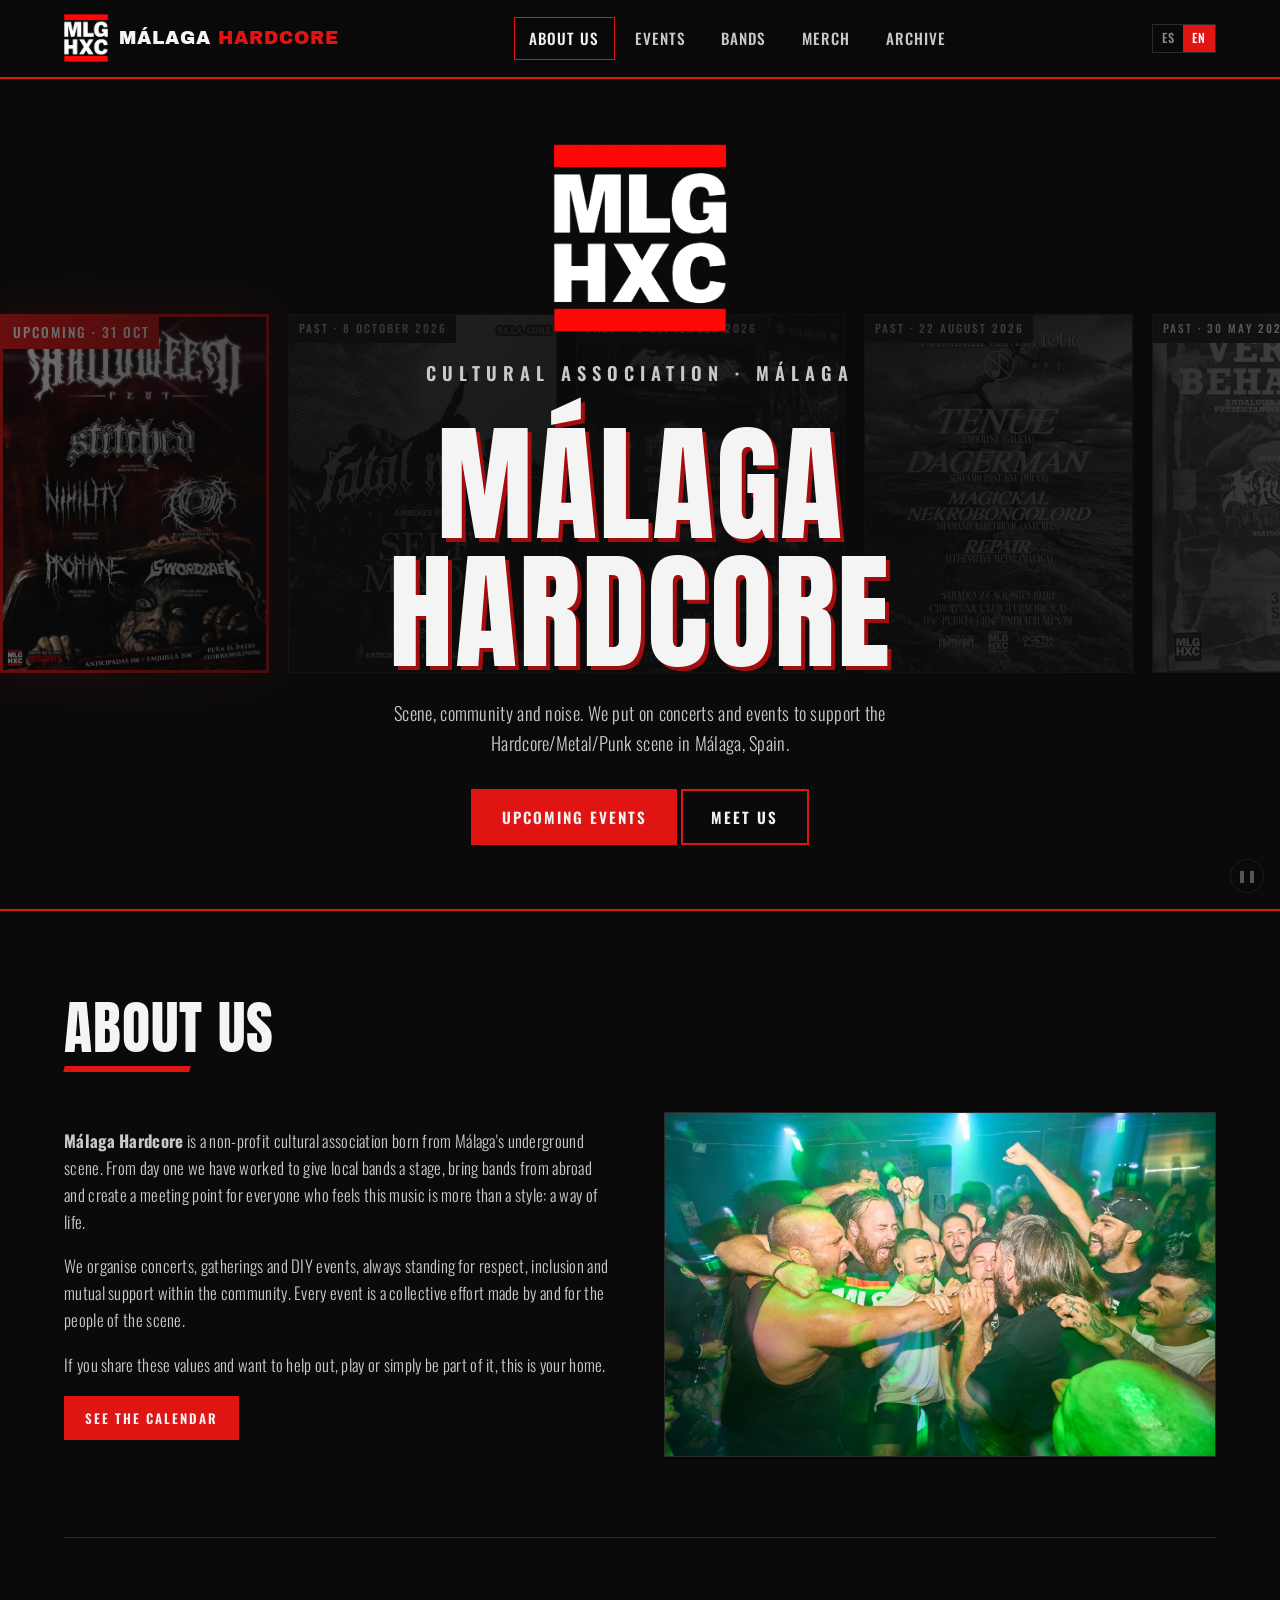
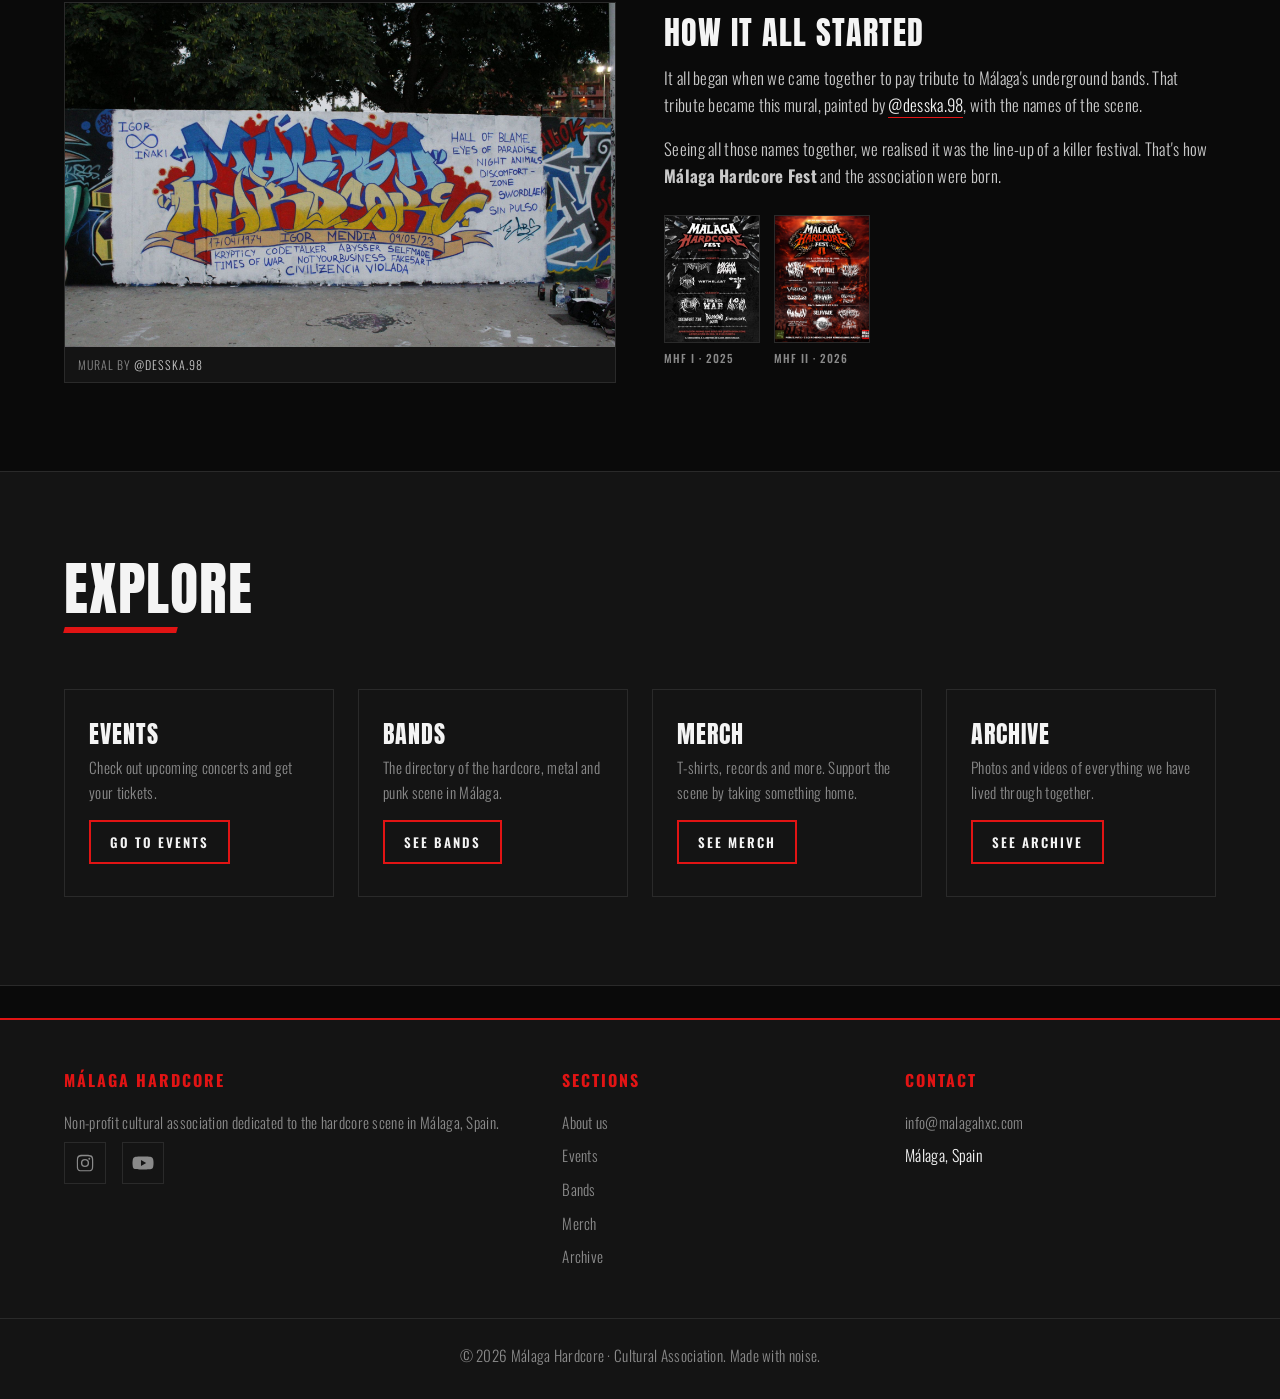
==== en/index.html @ 94c84f9c "mas arreglos" ====
<!DOCTYPE html>
<html lang="en">
<head>
  <meta charset="UTF-8">
  <meta name="viewport" content="width=device-width, initial-scale=1.0">
  <title>Málaga Hardcore | Hardcore, Metal &amp; Punk Concerts in Málaga, Spain</title>
  <meta name="description" content="Málaga Hardcore (MLG HXC) is a non-profit cultural association putting on hardcore, metal and punk concerts in Málaga, Spain. Gigs, local band directory, merch and concert archive.">
  <meta name="keywords" content="Malaga hardcore, Málaga hardcore, hardcore Malaga Spain, metal Malaga, punk Malaga, concerts Malaga, gigs Malaga, live music Malaga, Malaga music scene, Costa del Sol hardcore, MLG HXC">
  <link rel="canonical" href="https://www.malagahxc.com/en/">
  <link rel="alternate" hreflang="es" href="https://www.malagahxc.com/">
  <link rel="alternate" hreflang="en" href="https://www.malagahxc.com/en/">
  <link rel="alternate" hreflang="x-default" href="https://www.malagahxc.com/">
  <meta property="og:type" content="website">
  <meta property="og:site_name" content="Málaga Hardcore">
  <meta property="og:title" content="Málaga Hardcore | Hardcore, Metal &amp; Punk Concerts in Málaga, Spain">
  <meta property="og:description" content="Málaga Hardcore (MLG HXC) is a non-profit cultural association putting on hardcore, metal and punk concerts in Málaga, Spain. Gigs, local band directory, merch and concert archive.">
  <meta property="og:url" content="https://www.malagahxc.com/en/">
  <meta property="og:image" content="https://www.malagahxc.com/logo.png">
  <meta property="og:locale" content="en_GB">
  <meta name="twitter:card" content="summary">
  <link rel="stylesheet" href="../style.css?v=20261019">
  <link rel="icon" type="image/png" href="../logo.png">
  <script type="application/ld+json">
  {
    "@context": "https://schema.org",
    "@type": "Organization",
    "name": "Málaga Hardcore",
    "alternateName": "MLG HXC",
    "url": "https://www.malagahxc.com/en/",
    "logo": "https://www.malagahxc.com/logo.png",
    "description": "Non-profit cultural association dedicated to the hardcore, metal and punk scene in Málaga, Spain: concerts, local bands and events.",
    "areaServed": "Málaga, Spain",
    "sameAs": [
      "https://www.instagram.com/malagahardcore/",
      "https://www.youtube.com/@M%C3%A1lagaHardcore"
    ]
  }
  </script>
</head>
<body>

  <!-- ================= CABECERA ================= -->
  <header class="cabecera">
    <div class="contenedor">
      <a href="index.html" class="logo">
        <img src="../logo-white.png" alt="Málaga Hardcore">
        <span class="logo__txt">MÁLAGA <span class="acento">HARDCORE</span></span>
      </a>
      <button class="nav-toggle" aria-label="Open menu">&#9776;</button>
      <nav class="nav">
        <a href="index.html" class="activo">About us</a>
        <a href="eventos.html">Events</a>
        <a href="bandas.html">Bands</a>
        <a href="merch.html">Merch</a>
        <a href="historico.html">Archive</a>
      </nav>
      <div class="idioma"><a href="../index.html" hreflang="es" lang="es" title="Español">ES</a><span class="activo">EN</span></div>
    </div>
  </header>

  <!-- ================= HERO ================= -->
  <section class="hero hero--carrusel">
    <!-- Carrusel de carteles de fondo: se rellena solo con los datos de eventos-data.js -->
    <div class="hero__carrusel" aria-hidden="true"><div class="hero__pista" id="carrusel"></div></div>
    <button class="hero__pausa" id="carrusel-pausa" aria-label="Pause slideshow">&#10074;&#10074;</button>
    <div class="hero__contenido">
      <img src="../logo-white.png" alt="Málaga Hardcore" class="hero__logo">
      <p class="hero__kicker">Cultural Association · Málaga</p>
      <h1>Málaga Hardcore</h1>
      <p>Scene, community and noise. We put on concerts and events to support the Hardcore/Metal/Punk scene in Málaga, Spain.</p>
      <a href="eventos.html" class="btn">Upcoming events</a>
      <a href="#quienes" class="btn btn--ghost">Meet us</a>
    </div>
  </section>

  <!-- ================= QUIÉNES SOMOS ================= -->
  <section class="seccion" id="quienes">
    <div class="contenedor">
      <h2 class="titulo-seccion">About us</h2>
      <div class="about">
        <div class="about__texto">
          <p><strong>Málaga Hardcore</strong> is a non-profit cultural association born from Málaga's
            underground scene. From day one we have worked to give local bands a stage, bring bands
            from abroad and create a meeting point for everyone who feels this music is more than a
            style: a way of life.</p>
          <p>We organise concerts, gatherings and DIY events, always standing for respect, inclusion
            and mutual support within the community. Every event is a collective effort made by and
            for the people of the scene.</p>
          <p>If you share these values and want to help out, play or simply be part of it, this is your home.</p>
          <a href="eventos.html" class="btn btn--sm">See the calendar</a>
        </div>
        <div class="about__img">
          <img src="../quienes.jpg" alt="Málaga Hardcore live">
        </div>
      </div>

      <!-- ===== CÓMO EMPEZÓ ===== -->
      <div class="origen">
        <figure class="origen__mural">
          <img src="../mural.jpg" alt="«Málaga Hardcore» graffiti mural by @desska.98 with the names of underground bands from the scene" loading="lazy">
          <figcaption>Mural by <a href="https://www.instagram.com/desska.98/" target="_blank" rel="noopener">@desska.98</a></figcaption>
        </figure>
        <div class="origen__texto">
          <h3>How it all started</h3>
          <p>It all began when we came together to pay tribute to Málaga's underground bands.
            That tribute became this mural, painted by <a href="https://www.instagram.com/desska.98/" target="_blank" rel="noopener">@desska.98</a>,
            with the names of the scene.</p>
          <p>Seeing all those names together, we realised it was the line-up of a killer festival.
            That's how <strong>Málaga Hardcore Fest</strong> and the association were born.</p>
          <div class="origen__carteles">
            <a href="historico.html" class="origen__cartel">
              <img src="../fotos-historico/mhf1.jpg" alt="Málaga Hardcore Fest 2025 poster" loading="lazy">
              <span>MHF I · 2025</span>
            </a>
            <a href="historico.html" class="origen__cartel">
              <img src="../fotos-historico/mhf2.jpg" alt="Málaga Hardcore Fest II 2026 poster" loading="lazy">
              <span>MHF II · 2026</span>
            </a>
          </div>
        </div>
      </div>
    </div>
  </section>

  <!-- ================= ACCESOS RÁPIDOS ================= -->
  <section class="seccion seccion--alt">
    <div class="contenedor">
      <h2 class="titulo-seccion">Explore</h2>
      <div class="accesos">
        <div class="acceso">
          <h3>Events</h3>
          <p>Check out upcoming concerts and get your tickets.</p>
          <a href="eventos.html" class="btn btn--sm btn--ghost">Go to events</a>
        </div>
        <div class="acceso">
          <h3>Bands</h3>
          <p>The directory of the hardcore, metal and punk scene in Málaga.</p>
          <a href="bandas.html" class="btn btn--sm btn--ghost">See bands</a>
        </div>
        <div class="acceso">
          <h3>Merch</h3>
          <p>T-shirts, records and more. Support the scene by taking something home.</p>
          <a href="merch.html" class="btn btn--sm btn--ghost">See merch</a>
        </div>
        <div class="acceso">
          <h3>Archive</h3>
          <p>Photos and videos of everything we have lived through together.</p>
          <a href="historico.html" class="btn btn--sm btn--ghost">See archive</a>
        </div>
      </div>
    </div>
  </section>

  <!-- ================= PIE ================= -->
  <footer class="pie">
    <div class="contenedor">
      <div>
        <h4>Málaga Hardcore</h4>
        <p>Non-profit cultural association dedicated to the hardcore scene in Málaga, Spain.</p>
        <div class="redes">
          <a href="https://www.instagram.com/malagahardcore/?hl=es" target="_blank" rel="noopener" aria-label="Instagram"><svg viewBox="0 0 24 24" width="20" height="20" fill="currentColor" aria-hidden="true"><path d="M12 2.2c3.2 0 3.6 0 4.9.1 1.2.1 1.8.3 2.2.4.6.2 1 .5 1.4.9.4.4.7.8.9 1.4.2.4.3 1 .4 2.2.1 1.3.1 1.7.1 4.9s0 3.6-.1 4.9c-.1 1.2-.2 1.8-.4 2.2-.2.6-.5 1-.9 1.4-.4.4-.8.7-1.4.9-.4.2-1 .3-2.2.4-1.3.1-1.7.1-4.9.1s-3.6 0-4.9-.1c-1.2-.1-1.8-.2-2.2-.4-.6-.2-1-.5-1.4-.9-.4-.4-.7-.8-.9-1.4-.2-.4-.3-1-.4-2.2C2.2 15.6 2.2 15.2 2.2 12s0-3.6.1-4.9c.1-1.2.2-1.8.4-2.2.2-.6.5-1 .9-1.4.4-.4.8-.7 1.4-.9.4-.2 1-.3 2.2-.4C8.4 2.2 8.8 2.2 12 2.2Zm0 1.8c-3.1 0-3.5 0-4.7.1-.9 0-1.4.2-1.7.3-.4.2-.7.3-1 .6-.3.3-.5.6-.6 1-.1.3-.3.8-.3 1.7-.1 1.2-.1 1.6-.1 4.7s0 3.5.1 4.7c0 .9.2 1.4.3 1.7.2.4.3.7.6 1 .3.3.6.5 1 .6.3.1.8.3 1.7.3 1.2.1 1.6.1 4.7.1s3.5 0 4.7-.1c.9 0 1.4-.2 1.7-.3.4-.2.7-.3 1-.6.3-.3.5-.6.6-1 .1-.3.3-.8.3-1.7.1-1.2.1-1.6.1-4.7s0-3.5-.1-4.7c0-.9-.2-1.4-.3-1.7-.2-.4-.3-.7-.6-1-.3-.3-.6-.5-1-.6-.3-.1-.8-.3-1.7-.3-1.2-.1-1.6-.1-4.7-.1Zm0 3.1a4.9 4.9 0 1 1 0 9.8 4.9 4.9 0 0 1 0-9.8Zm0 8.1a3.2 3.2 0 1 0 0-6.4 3.2 3.2 0 0 0 0 6.4Zm6.3-8.4a1.15 1.15 0 1 1-2.3 0 1.15 1.15 0 0 1 2.3 0Z"/></svg></a>
          <a href="https://www.youtube.com/@M%C3%A1lagaHardcore" target="_blank" rel="noopener" aria-label="YouTube"><svg viewBox="0 0 24 24" width="22" height="22" fill="currentColor" aria-hidden="true"><path d="M23 7.5a3 3 0 0 0-2.1-2.1C19 4.9 12 4.9 12 4.9s-7 0-8.9.5A3 3 0 0 0 1 7.5 31 31 0 0 0 .5 12 31 31 0 0 0 1 16.5a3 3 0 0 0 2.1 2.1c1.9.5 8.9.5 8.9.5s7 0 8.9-.5a3 3 0 0 0 2.1-2.1c.4-1.5.5-3 .5-4.5s-.1-3-.5-4.5ZM9.8 15.3V8.7l5.7 3.3-5.7 3.3Z"/></svg></a>
        </div>
      </div>
      <div>
        <h4>Sections</h4>
        <ul>
          <li><a href="index.html">About us</a></li>
          <li><a href="eventos.html">Events</a></li>
          <li><a href="bandas.html">Bands</a></li>
          <li><a href="merch.html">Merch</a></li>
          <li><a href="historico.html">Archive</a></li>
        </ul>
      </div>
      <div>
        <h4>Contact</h4>
        <ul>
          <li><a href="mailto:info@malagahxc.com">info@malagahxc.com</a></li>
          <li>Málaga, Spain</li>
        </ul>
      </div>
    </div>
    <p class="copyright">© <span id="anio"></span> Málaga Hardcore · Cultural Association. Made with noise.</p>
  </footer>

  <script src="../eventos-data.js?v=20261019"></script>
  <script>
    // Menú móvil
    document.querySelector('.nav-toggle').addEventListener('click', function () {
      document.querySelector('.nav').classList.toggle('abierto');
    });
    // Año automático
    document.getElementById('anio').textContent = new Date().getFullYear();

    // ===== Carrusel de carteles de fondo en la portada =====
    // Próximos primero (en color y con borde rojo), después el histórico (en blanco y negro).
    // Los datos están en eventos-data.js
    const slide = (e, proximo, i) =>
      '<a class="hero__cartel' + (proximo ? ' hero__cartel--proximo' : '') + '" tabindex="-1" href="' +
        (proximo ? 'eventos.html' : 'historico.html#ev-' + i) + '">' +
        '<span class="hero__etiqueta">' + (proximo ? 'Upcoming · ' + e.dia + ' ' + enIngles(e.mes) : 'Past · ' + enIngles(e.fecha)) + '</span>' +
        '<img src="' + (proximo ? '../' : '../fotos-historico/') + e.cartel + '" alt="">' +
      '</a>';
    const carteles =
      PROXIMOS.map(e => slide(e, true)).join('') +
      HISTORICO.map((e, i) => slide(e, false, i)).join('');
    const pista = document.getElementById('carrusel');
    pista.innerHTML = carteles + carteles;   // duplicado para que el bucle sea continuo
    pista.style.animationDuration = (PROXIMOS.length + HISTORICO.length) * 5 + 's';
    document.getElementById('carrusel-pausa').addEventListener('click', function () {
      const pausado = this.closest('.hero').classList.toggle('pausado');
      this.innerHTML = pausado ? '&#9654;' : '&#10074;&#10074;';
      this.setAttribute('aria-label', pausado ? 'Resume slideshow' : 'Pause slideshow');
    });
  </script>
</body>
</html>
---- style.css ----
/* =========================================================
   MÁLAGA HARDCORE — hoja de estilos compartida
   Estética: oscura, punk / cartel de concierto
   ========================================================= */

/* ---- Fuentes ---- */
@import url('https://fonts.googleapis.com/css2?family=Anton&family=Oswald:wght@300;400;500;600;700&family=Archivo+Black&display=swap');

/* ---- Variables de color (cámbialas para reajustar la paleta) ---- */
:root {
  --negro:        #0a0a0a;
  --negro-2:      #141414;
  --negro-3:      #1c1c1c;
  --gris:         #8a8a8a;
  --gris-claro:   #c9c9c9;
  --blanco:       #f4f4f4;
  --rojo:         #e11414;   /* acento principal */
  --rojo-osc:     #a30d0d;
  --borde:        #2a2a2a;
  --max:          1160px;
}

/* ---- Reset básico ---- */
* { margin: 0; padding: 0; box-sizing: border-box; }

html { scroll-behavior: smooth; }

body {
  background: var(--negro);
  color: var(--blanco);
  font-family: 'Oswald', 'Arial Narrow', sans-serif;
  font-weight: 300;
  line-height: 1.6;
  letter-spacing: .3px;
  -webkit-font-smoothing: antialiased;
  overflow-x: hidden;
}

/* textura de ruido/grano sutil de fondo */
body::before {
  content: "";
  position: fixed;
  inset: 0;
  pointer-events: none;
  opacity: .035;
  z-index: 0;
  background-image: url("data:image/svg+xml,%3Csvg xmlns='http://www.w3.org/2000/svg' width='120' height='120'%3E%3Cfilter id='n'%3E%3CfeTurbulence type='fractalNoise' baseFrequency='0.9' numOctaves='2'/%3E%3C/filter%3E%3Crect width='100%25' height='100%25' filter='url(%23n)'/%3E%3C/svg%3E");
}

a { color: inherit; text-decoration: none; }

img { max-width: 100%; display: block; }

.contenedor { width: 90%; max-width: var(--max); margin: 0 auto; }

section { position: relative; z-index: 1; }

/* ---- Tipografía de titulares ---- */
h1, h2, h3 { font-family: 'Anton', 'Oswald', sans-serif; font-weight: 400; text-transform: uppercase; line-height: 1; letter-spacing: 1px; }

h2.titulo-seccion {
  font-size: clamp(2rem, 6vw, 3.6rem);
  margin-bottom: 2.5rem;
  position: relative;
  display: inline-block;
}
h2.titulo-seccion::after {
  content: "";
  display: block;
  width: 60%;
  height: 6px;
  background: var(--rojo);
  margin-top: .6rem;
  transform: skewX(-15deg);
}

.seccion { padding: 5.5rem 0; }
.seccion--alt { background: var(--negro-2); border-top: 1px solid var(--borde); border-bottom: 1px solid var(--borde); }

/* =========================================================
   CABECERA / NAVEGACIÓN
   ========================================================= */
.cabecera {
  position: sticky;
  top: 0;
  z-index: 50;
  background: rgba(10,10,10,.92);
  backdrop-filter: blur(6px);
  border-bottom: 2px solid var(--rojo);
}
.cabecera .contenedor {
  display: flex;
  align-items: center;
  justify-content: space-between;
  padding: .9rem 0;
}
.logo {
  display: flex;
  align-items: center;
  gap: .7rem;
  font-family: 'Archivo Black', sans-serif;
  font-size: 1.35rem;
  text-transform: uppercase;
  letter-spacing: 1px;
  line-height: 1;
}
.logo img { height: 48px; width: auto; display: block; }
.logo__txt { font-family: 'Archivo Black', sans-serif; font-size: 1.15rem; letter-spacing: 1px; line-height: 1; }
.logo .acento { color: var(--rojo); }

/* logo grande en el hero de inicio */
.hero__logo { height: 190px; width: auto; margin: 0 auto 1.6rem; display: block; }

.nav { display: flex; gap: .3rem; }
.nav a {
  font-family: 'Oswald', sans-serif;
  font-weight: 500;
  text-transform: uppercase;
  font-size: .95rem;
  letter-spacing: 1px;
  padding: .5rem .9rem;
  color: var(--gris-claro);
  transition: color .2s, background .2s;
  border: 1px solid transparent;
}
.nav a:hover { color: var(--blanco); }
.nav a.activo { color: var(--blanco); border-color: var(--rojo); }

/* selector de idioma ES | EN */
.idioma {
  display: flex; margin-left: 1rem;
  border: 1px solid var(--borde);
  font-family: 'Oswald', sans-serif; font-weight: 500;
  font-size: .78rem; letter-spacing: 1px; line-height: 1;
}
.idioma a, .idioma span { padding: .45rem .55rem; }
.idioma a { color: var(--gris); transition: color .2s; }
.idioma a:hover { color: var(--blanco); }
.idioma .activo { background: var(--rojo); color: #fff; }

/* botón menú móvil */
.nav-toggle {
  display: none;
  background: none;
  border: 1px solid var(--borde);
  color: var(--blanco);
  font-size: 1.4rem;
  padding: .2rem .6rem;
  cursor: pointer;
}

/* =========================================================
   HERO
   ========================================================= */
.hero {
  position: relative;
  min-height: 78vh;
  display: flex;
  align-items: center;
  justify-content: center;
  text-align: center;
  padding: 4rem 1rem;
  background:
    linear-gradient(rgba(10,10,10,.55), rgba(10,10,10,.9)),
    repeating-linear-gradient(45deg, #111 0 22px, #0c0c0c 22px 44px);
  border-bottom: 2px solid var(--rojo);
  overflow: hidden;
}
.hero__contenido { position: relative; z-index: 2; max-width: 900px; }
.hero__kicker {
  font-family: 'Oswald', sans-serif;
  font-weight: 600;
  text-transform: uppercase;
  letter-spacing: 6px;
  color: var(--rojo);
  font-size: .9rem;
  margin-bottom: 1rem;
}
.hero h1 {
  font-size: clamp(3rem, 12vw, 8rem);
  letter-spacing: 2px;
  text-shadow: 4px 4px 0 var(--rojo-osc);
}
.hero p {
  margin: 1.4rem auto 2rem;
  max-width: 620px;
  font-size: 1.15rem;
  color: var(--gris-claro);
}

/* =========================================================
   BOTONES
   ========================================================= */
.btn {
  display: inline-block;
  font-family: 'Oswald', sans-serif;
  font-weight: 600;
  text-transform: uppercase;
  letter-spacing: 2px;
  font-size: .95rem;
  padding: .85rem 1.8rem;
  border: 2px solid var(--rojo);
  color: var(--blanco);
  background: var(--rojo);
  cursor: pointer;
  transition: transform .12s, background .2s, color .2s;
}
.btn:hover { background: transparent; color: var(--rojo); transform: translateY(-2px); }
.btn--ghost { background: transparent; color: var(--blanco); }
.btn--ghost:hover { background: var(--rojo); color: var(--blanco); }
.btn--sm { padding: .6rem 1.2rem; font-size: .82rem; }

/* =========================================================
   QUIÉNES SOMOS
   ========================================================= */
.about {
  display: grid;
  grid-template-columns: 1fr 1fr;
  gap: 3rem;
  align-items: center;
}
.about p { margin-bottom: 1.1rem; color: var(--gris-claro); font-size: 1.05rem; }
.about__img {
  aspect-ratio: 16/10;
  background: var(--negro-3);
  border: 1px solid var(--borde);
  display: flex; align-items: center; justify-content: center;
  color: var(--gris);
  font-family: 'Oswald', sans-serif;
  text-transform: uppercase; letter-spacing: 2px; font-size: .85rem;
  overflow: hidden;
}
.about__img img { width: 100%; height: 100%; object-fit: cover; }

/* cómo empezó: mural a un lado, texto y carteles pequeños al otro */
.origen {
  display: grid; grid-template-columns: 1fr 1fr; gap: 3rem;
  align-items: center;
  margin-top: 5rem; padding-top: 4rem; border-top: 1px solid var(--borde);
}
.origen__mural { border: 1px solid var(--borde); overflow: hidden; }
.origen__mural figcaption {
  padding: .5rem .8rem; background: var(--negro-2);
  font-family: 'Oswald', sans-serif; text-transform: uppercase; letter-spacing: 1px;
  font-size: .75rem; color: var(--gris);
}
.origen__mural figcaption a { color: var(--gris-claro); transition: color .2s; }
.origen__mural figcaption a:hover { color: var(--rojo); }
.origen__mural img { width: 100%; aspect-ratio: 16/10; object-fit: cover; object-position: center 62%; }
.origen__texto h3 { font-size: clamp(1.5rem, 3vw, 2rem); margin-bottom: 1rem; }
.origen__texto p { margin-bottom: 1.1rem; color: var(--gris-claro); font-size: 1.05rem; }
.origen__texto p a { color: var(--blanco); border-bottom: 1px solid var(--rojo); }
.origen__texto p a:hover { color: var(--rojo); }
.origen__carteles { display: flex; gap: .9rem; margin-top: 1.6rem; }
.origen__cartel { width: 96px; transition: transform .12s; }
.origen__cartel:hover { transform: translateY(-3px); }
.origen__cartel img { width: 100%; aspect-ratio: 3/4; object-fit: cover; border: 1px solid var(--borde); transition: border-color .2s; }
.origen__cartel:hover img { border-color: var(--rojo); }
.origen__cartel span {
  display: block; margin-top: .4rem;
  font-family: 'Oswald', sans-serif; font-weight: 500;
  text-transform: uppercase; letter-spacing: 1px; font-size: .7rem; color: var(--gris);
}

/* fila de accesos rápidos */
.accesos {
  display: grid;
  grid-template-columns: repeat(auto-fit, minmax(220px, 1fr));
  gap: 1.5rem;
  margin-top: 1rem;
}
.acceso {
  border: 1px solid var(--borde);
  background: var(--negro-2);
  padding: 2rem 1.5rem;
  transition: border-color .2s, transform .12s;
}
.acceso:hover { border-color: var(--rojo); transform: translateY(-4px); }
.acceso h3 { font-size: 1.5rem; margin-bottom: .6rem; }
.acceso p { color: var(--gris); font-size: .95rem; margin-bottom: 1rem; }

/* =========================================================
   TARJETAS DE EVENTOS (cartel)
   ========================================================= */
.grid-eventos {
  display: grid;
  grid-template-columns: repeat(auto-fill, minmax(300px, 1fr));
  gap: 2rem;
}
.evento {
  background: var(--negro-2);
  border: 1px solid var(--borde);
  display: flex;
  flex-direction: column;
  transition: border-color .2s, transform .12s;
}
.evento:hover { border-color: var(--rojo); transform: translateY(-4px); }
.evento__cartel {
  position: relative;
  aspect-ratio: 3/4;
  background: var(--negro-3);
  display: flex; align-items: center; justify-content: center;
  color: var(--gris);
  font-family: 'Oswald', sans-serif; text-transform: uppercase; letter-spacing: 2px; font-size: .8rem;
  overflow: hidden;
}
.evento__cartel img { width: 100%; height: 100%; object-fit: cover; }
.evento__fecha {
  position: absolute;
  top: 0; left: 0;
  background: var(--rojo);
  color: #fff;
  font-family: 'Anton', sans-serif;
  padding: .5rem .8rem;
  text-align: center;
  line-height: 1;
}
.evento__fecha .dia { display: block; font-size: 1.7rem; }
.evento__fecha .mes { display: block; font-size: .8rem; letter-spacing: 2px; }
.evento__cuerpo { padding: 1.4rem; display: flex; flex-direction: column; gap: .5rem; flex: 1; }
.evento__cuerpo h3 { font-size: 1.5rem; }
.evento__meta { color: var(--gris); font-size: .92rem; text-transform: uppercase; letter-spacing: 1px; }
.evento__cuerpo .btn { margin-top: auto; text-align: center; }
.agotado { opacity: .55; }
.agotado .evento__fecha { background: #555; }

/* =========================================================
   MERCH
   ========================================================= */
.grid-merch {
  display: grid;
  grid-template-columns: repeat(auto-fill, minmax(240px, 1fr));
  gap: 2rem;
}
.producto {
  background: var(--negro-2);
  border: 1px solid var(--borde);
  transition: border-color .2s, transform .12s;
}
.producto:hover { border-color: var(--rojo); transform: translateY(-4px); }
.producto__img {
  aspect-ratio: 1;
  background: var(--negro-3);
  display: flex; align-items: center; justify-content: center;
  color: var(--gris); font-family: 'Oswald', sans-serif;
  text-transform: uppercase; letter-spacing: 2px; font-size: .8rem;
  overflow: hidden;
}
.producto__img img { width: 100%; height: 100%; object-fit: cover; }
.producto__cuerpo { padding: 1.2rem; text-align: center; }
.producto__cuerpo h3 { font-size: 1.15rem; margin-bottom: .3rem; }
.producto__precio { color: var(--rojo); font-family: 'Anton', sans-serif; font-size: 1.4rem; margin-bottom: .9rem; }

/* =========================================================
   HISTÓRICO
   ========================================================= */
.historico-item {
  border: 1px solid var(--borde);
  background: var(--negro-2);
  padding: 2rem;
  margin-bottom: 2.5rem;
}
.historico-item__cab {
  display: flex;
  align-items: baseline;
  justify-content: space-between;
  flex-wrap: wrap;
  gap: .5rem;
  border-bottom: 2px solid var(--rojo);
  padding-bottom: .8rem;
  margin-bottom: 1.5rem;
}
.historico-item__cab h3 { font-size: 1.8rem; }
.historico-item__cab .fecha { color: var(--gris); text-transform: uppercase; letter-spacing: 2px; font-size: .9rem; }
.historico-item p { color: var(--gris-claro); margin-bottom: 1.5rem; }
.galeria {
  display: grid;
  grid-template-columns: repeat(auto-fill, minmax(150px, 1fr));
  gap: .8rem;
  margin-bottom: 1.5rem;
}
.galeria .foto {
  aspect-ratio: 1;
  background: var(--negro-3);
  border: 1px solid var(--borde);
  display: flex; align-items: center; justify-content: center;
  color: var(--gris); font-size: .7rem; text-transform: uppercase; letter-spacing: 1px;
  overflow: hidden;
}
.galeria .foto img { width: 100%; height: 100%; object-fit: cover; transition: transform .3s; }
.galeria .foto:hover img { transform: scale(1.08); }
.enlaces-video { display: flex; flex-wrap: wrap; gap: .8rem; }

/* =========================================================
   PIE
   ========================================================= */
.pie {
  background: var(--negro-2);
  border-top: 2px solid var(--rojo);
  padding: 3rem 0 2rem;
  margin-top: 2rem;
}
.pie .contenedor { display: grid; grid-template-columns: 1.5fr 1fr 1fr; gap: 2rem; }
.pie h4 { font-family: 'Oswald', sans-serif; text-transform: uppercase; letter-spacing: 2px; font-size: 1rem; margin-bottom: 1rem; color: var(--rojo); }
.pie p, .pie a { color: var(--gris); font-size: .95rem; }
.pie a:hover { color: var(--blanco); }
.pie ul { list-style: none; }
.pie li { margin-bottom: .5rem; }
.redes { display: flex; gap: 1rem; margin-top: .5rem; }
.redes a {
  border: 1px solid var(--borde);
  width: 42px; height: 42px;
  display: flex; align-items: center; justify-content: center;
  transition: border-color .2s, color .2s;
}
.redes a:hover { border-color: var(--rojo); color: var(--rojo); }
.copyright {
  text-align: center;
  color: var(--gris);
  font-size: .85rem;
  margin-top: 2.5rem;
  padding-top: 1.5rem;
  border-top: 1px solid var(--borde);
}

/* =========================================================
   RESPONSIVE
   ========================================================= */
@media (max-width: 820px) {
  .nav {
    position: absolute;
    top: 100%; left: 0; right: 0;
    flex-direction: column;
    background: var(--negro-2);
    border-bottom: 2px solid var(--rojo);
    padding: .5rem 0;
    display: none;
  }
  .nav.abierto { display: flex; }
  .nav a { padding: .9rem 1.2rem; border-bottom: 1px solid var(--borde); }
  .nav-toggle { display: block; }
  .idioma { margin-left: auto; margin-right: .7rem; }
  .nav-toggle { order: 3; }
  .about { grid-template-columns: 1fr; }
  .origen { grid-template-columns: 1fr; gap: 2rem; }
  .accesos { grid-template-columns: 1fr; }
  .pie .contenedor { grid-template-columns: 1fr; }
}

/* =========================================================
   DIRECTORIO DE BANDAS
   ========================================================= */
.directorio-intro { color: var(--gris-claro); margin-bottom: 2rem; font-size: 1.05rem; }
.directorio-lista {
  font-family: 'Oswald', sans-serif;
  font-size: clamp(1.4rem, 3.2vw, 2.1rem);
  line-height: 1.9;
  letter-spacing: .5px;
  margin-bottom: 3rem;
}
.banda-nombre {
  cursor: pointer;
  color: var(--rojo);
  font-weight: 700;
  text-transform: uppercase;
  transition: color .15s;
  white-space: nowrap;
}
.banda-nombre:hover { color: var(--blanco); }
.banda-nombre.activa { color: var(--blanco); text-decoration: underline; text-decoration-color: var(--rojo); text-underline-offset: 5px; }
.sep { color: var(--gris); margin: 0 .5rem; user-select: none; }

.banda-detalle {
  border: 1px solid var(--borde);
  background: var(--negro-2);
  border-left: 6px solid var(--rojo);
  padding: 2.6rem;
  display: grid;
  grid-template-columns: 340px 1fr;
  gap: 2.6rem;
  align-items: start;
  scroll-margin-top: 90px;
}
.banda-detalle .banda-foto {
  aspect-ratio: 1;
  background: var(--negro-3);
  border: 1px solid var(--borde);
  display: flex; align-items: center; justify-content: center;
  overflow: hidden;
}
.banda-detalle .banda-foto img { width: 100%; height: 100%; object-fit: cover; }
.banda-detalle .banda-foto .sinfoto {
  color: var(--gris); font-family: 'Oswald', sans-serif;
  text-transform: uppercase; letter-spacing: 2px; font-size: .8rem; text-align: center;
}
.banda-detalle h3 { font-size: clamp(2.1rem, 4.5vw, 3.1rem); margin-bottom: .5rem; }
.banda-genero {
  display: inline-block;
  color: var(--rojo);
  font-family: 'Oswald', sans-serif;
  text-transform: uppercase; letter-spacing: 2px; font-size: 1.05rem;
  margin-bottom: 1.7rem;
}
.banda-enlaces { display: flex; flex-wrap: wrap; gap: .8rem; }
.banda-vacio { color: var(--gris); }

@media (max-width: 680px) {
  .banda-detalle { grid-template-columns: 1fr; }
  .banda-detalle .banda-foto { max-width: 260px; margin: 0 auto; }
}

/* =========================================================
   HISTÓRICO — eventos clicables
   ========================================================= */
.evento--click { cursor: pointer; }
.evento--click .evento__cuerpo { flex: 1; }
.evento.activa { border-color: var(--rojo); }
.evento.activa .evento__fecha { background: var(--rojo); }

.evento-detalle {
  border: 1px solid var(--borde);
  border-left: 5px solid var(--rojo);
  background: var(--negro-2);
  padding: 2rem;
  margin-top: 2.5rem;
  display: grid;
  grid-template-columns: 340px 1fr;
  gap: 2.2rem;
  align-items: start;
  scroll-margin-top: 90px;
}
.evento-detalle__cartel img { width: 100%; border: 1px solid var(--borde); }
.evento-detalle__info h3 { font-size: clamp(1.7rem, 4vw, 2.5rem); margin-bottom: .5rem; }
.evento-detalle__meta {
  display: inline-block; color: var(--rojo);
  font-family: 'Oswald', sans-serif; text-transform: uppercase;
  letter-spacing: 1.5px; font-size: .95rem; margin-bottom: 1.6rem;
}
.galeria-titulo {
  font-family: 'Oswald', sans-serif; text-transform: uppercase; letter-spacing: 2px;
  font-size: 1rem; color: var(--gris-claro); margin: 1.4rem 0 .9rem;
  border-top: 1px solid var(--borde); padding-top: 1.2rem;
}
@media (max-width: 720px) {
  .evento-detalle { grid-template-columns: 1fr; }
  .evento-detalle__cartel { max-width: 340px; margin: 0 auto; }
}

/* separador de año en el histórico */
.historico-anio {
  font-family: 'Anton', sans-serif;
  font-size: clamp(1.7rem, 5vw, 2.8rem);
  color: var(--rojo);
  letter-spacing: 2px;
  margin: 3rem 0 1.6rem;
  display: flex;
  align-items: center;
  gap: 1.2rem;
}
.historico-anio::after { content: ""; flex: 1; height: 2px; background: var(--borde); }
.historico-anio:first-child { margin-top: 0; }

/* =========================================================
   FORMULARIO "SÚMATE" (directorio de bandas)
   ========================================================= */
.sumate {
  border: 1px solid var(--borde);
  background: var(--negro-2);
  margin-top: 3.5rem;
}
.sumate summary {
  cursor: pointer;
  list-style: none;
  padding: 1.3rem 1.6rem;
  font-family: 'Oswald', sans-serif;
  text-transform: uppercase;
  letter-spacing: 1px;
  font-weight: 600;
  color: var(--gris-claro);
  display: flex;
  align-items: center;
  justify-content: space-between;
  gap: 1rem;
  transition: color .2s;
}
.sumate summary::-webkit-details-marker { display: none; }
.sumate summary .acento { color: var(--rojo); }
.sumate summary::after { content: "+"; color: var(--rojo); font-family: 'Anton', sans-serif; font-size: 1.7rem; line-height: 1; }
.sumate[open] summary::after { content: "\2013"; }
.sumate summary:hover { color: var(--blanco); }
.form-banda {
  padding: .4rem 1.6rem 1.9rem;
  display: grid;
  gap: 1.1rem;
  max-width: 560px;
  border-top: 1px solid var(--borde);
}
.form-banda label {
  display: flex; flex-direction: column; gap: .4rem;
  font-family: 'Oswald', sans-serif; text-transform: uppercase;
  letter-spacing: 1px; font-size: .8rem; color: var(--gris-claro);
}
.form-banda input {
  background: var(--negro-3);
  border: 1px solid var(--borde);
  color: var(--blanco);
  padding: .7rem .8rem;
  font-family: 'Oswald', sans-serif;
  font-size: 1rem;
}
.form-banda input:focus { outline: none; border-color: var(--rojo); }
.form-banda .btn { justify-self: start; margin-top: .4rem; border: 0; }
.form-nota { font-size: .82rem; color: var(--gris); text-transform: none; letter-spacing: 0; }

/* iconos de redes en el pie */
.redes a svg { display: block; }

/* =========================================================
   PORTADA — carrusel de carteles de fondo
   ========================================================= */
.hero--carrusel { background: var(--negro); }
.hero__carrusel {
  position: absolute; inset: 0; z-index: 0;
  display: flex; align-items: center;
  overflow: hidden;
}
/* capa oscura para que se lea el logo y el texto */
.hero--carrusel::after {
  content: ""; position: absolute; inset: 0; z-index: 1; pointer-events: none;
  background:
    radial-gradient(ellipse 60% 70% at center, rgba(10,10,10,.88) 0%, rgba(10,10,10,.6) 70%, rgba(10,10,10,.35) 100%),
    linear-gradient(rgba(10,10,10,.5), rgba(10,10,10,.2) 30%, rgba(10,10,10,.2) 70%, rgba(10,10,10,.8));
}
.hero__pista {
  display: flex; gap: 1.2rem; width: max-content;
  animation: hero-desliza 60s linear infinite;
}
.hero--carrusel.pausado .hero__pista { animation-play-state: paused; }

/* botón discreto de pausa, abajo a la derecha */
.hero__pausa {
  position: absolute; right: 1rem; bottom: 1rem; z-index: 3;
  width: 34px; height: 34px;
  background: rgba(10,10,10,.6); color: var(--gris);
  border: 1px solid var(--borde); border-radius: 50%;
  font-size: .75rem; line-height: 1; cursor: pointer;
  opacity: .6; transition: opacity .2s, color .2s, border-color .2s;
}
.hero__pausa:hover, .hero__pausa:focus-visible { opacity: 1; color: var(--blanco); border-color: var(--rojo); }
@keyframes hero-desliza { to { transform: translateX(-50%); } }

.hero__cartel {
  position: relative; flex: 0 0 auto;
  width: clamp(170px, 21vw, 290px); aspect-ratio: 3/4;
  border: 1px solid var(--borde); background: var(--negro-3);
  overflow: hidden;
}
.hero__cartel img { width: 100%; height: 100%; object-fit: cover; filter: grayscale(1); opacity: .45; }
.hero__etiqueta {
  position: absolute; top: 0; left: 0; z-index: 1;
  background: var(--negro-3); color: var(--gris-claro);
  font-family: 'Oswald', sans-serif; font-weight: 500;
  text-transform: uppercase; letter-spacing: 2px; font-size: .7rem;
  padding: .3rem .6rem;
}
/* evento activo: en color, borde y etiqueta rojos */
.hero__cartel--proximo { border: 3px solid var(--rojo); box-shadow: 0 0 40px rgba(225,20,20,.35); }
.hero__cartel--proximo img { filter: none; opacity: 1; }
.hero__cartel--proximo .hero__etiqueta { background: var(--rojo); color: #fff; font-size: .85rem; }

@media (max-width: 680px) {
  .hero__cartel { width: 60vw; }
}
@media (prefers-reduced-motion: reduce) {
  .hero__pista { animation: none; }
}
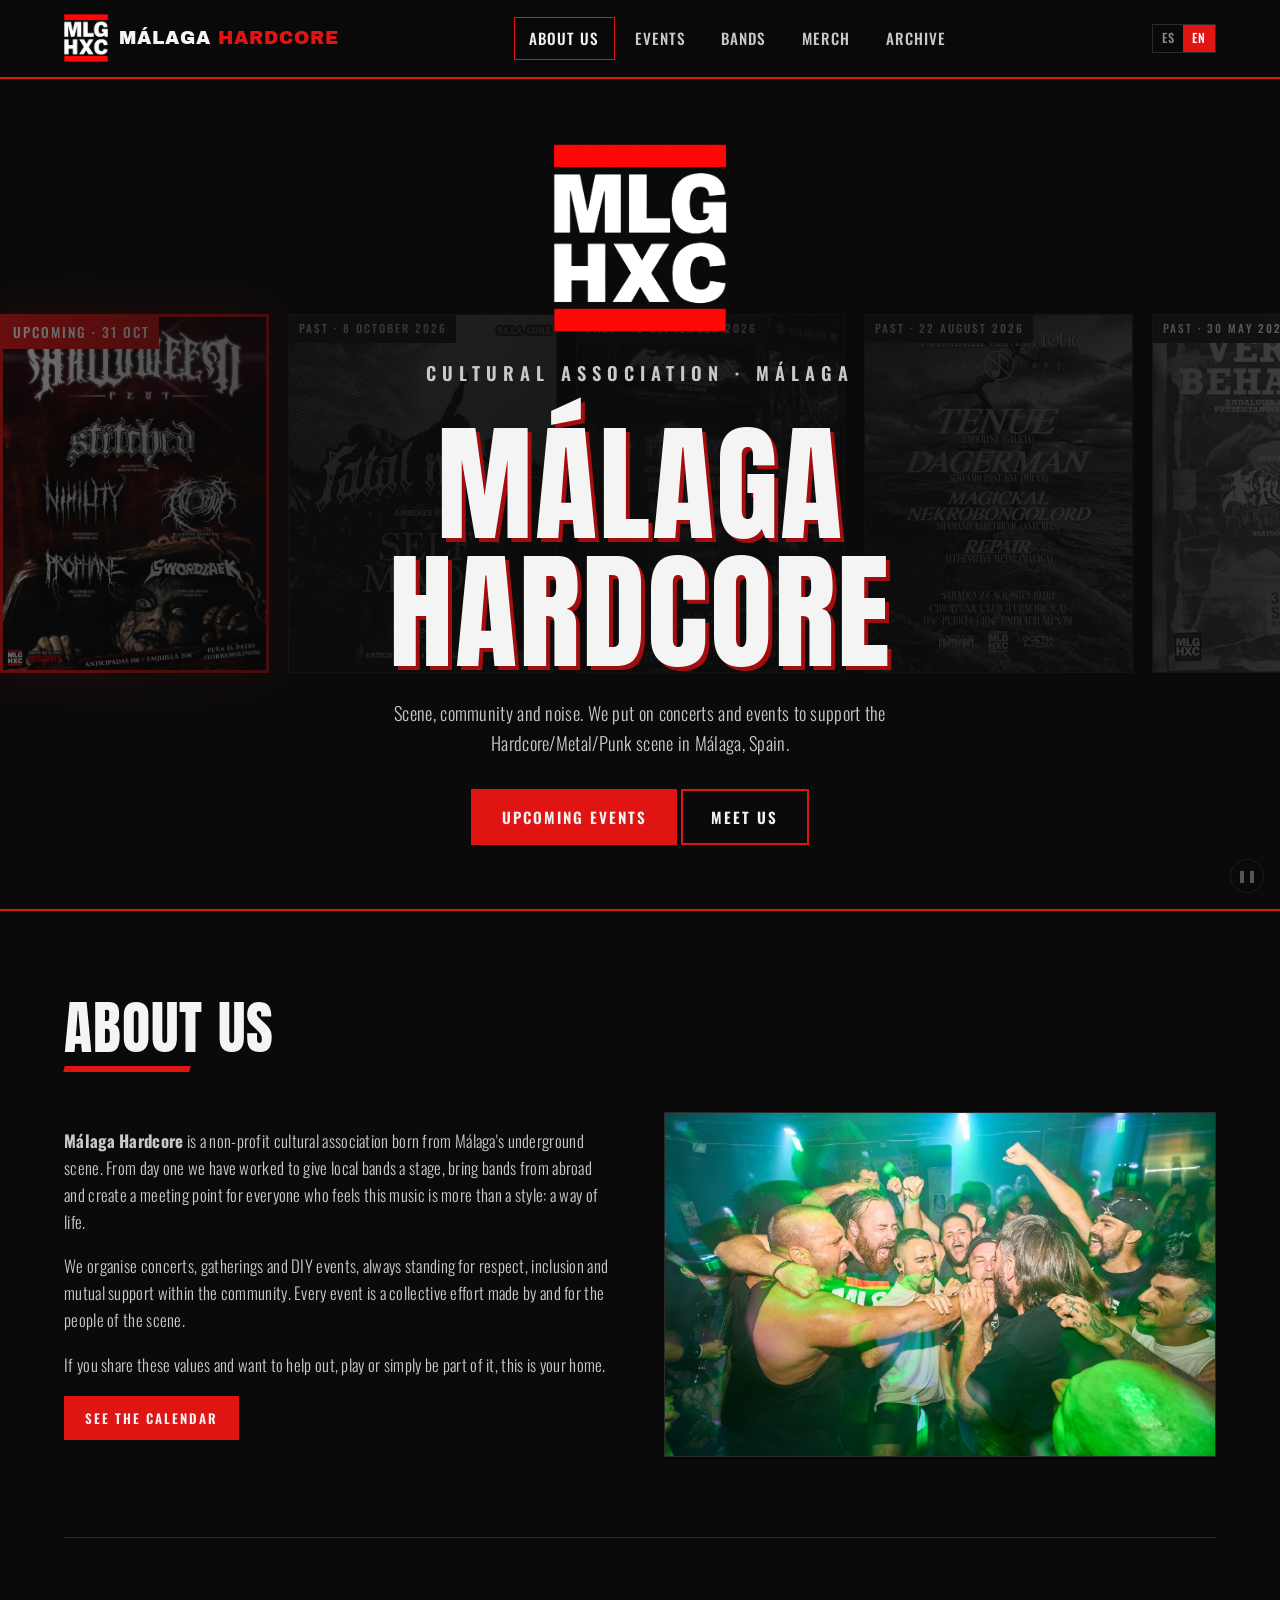
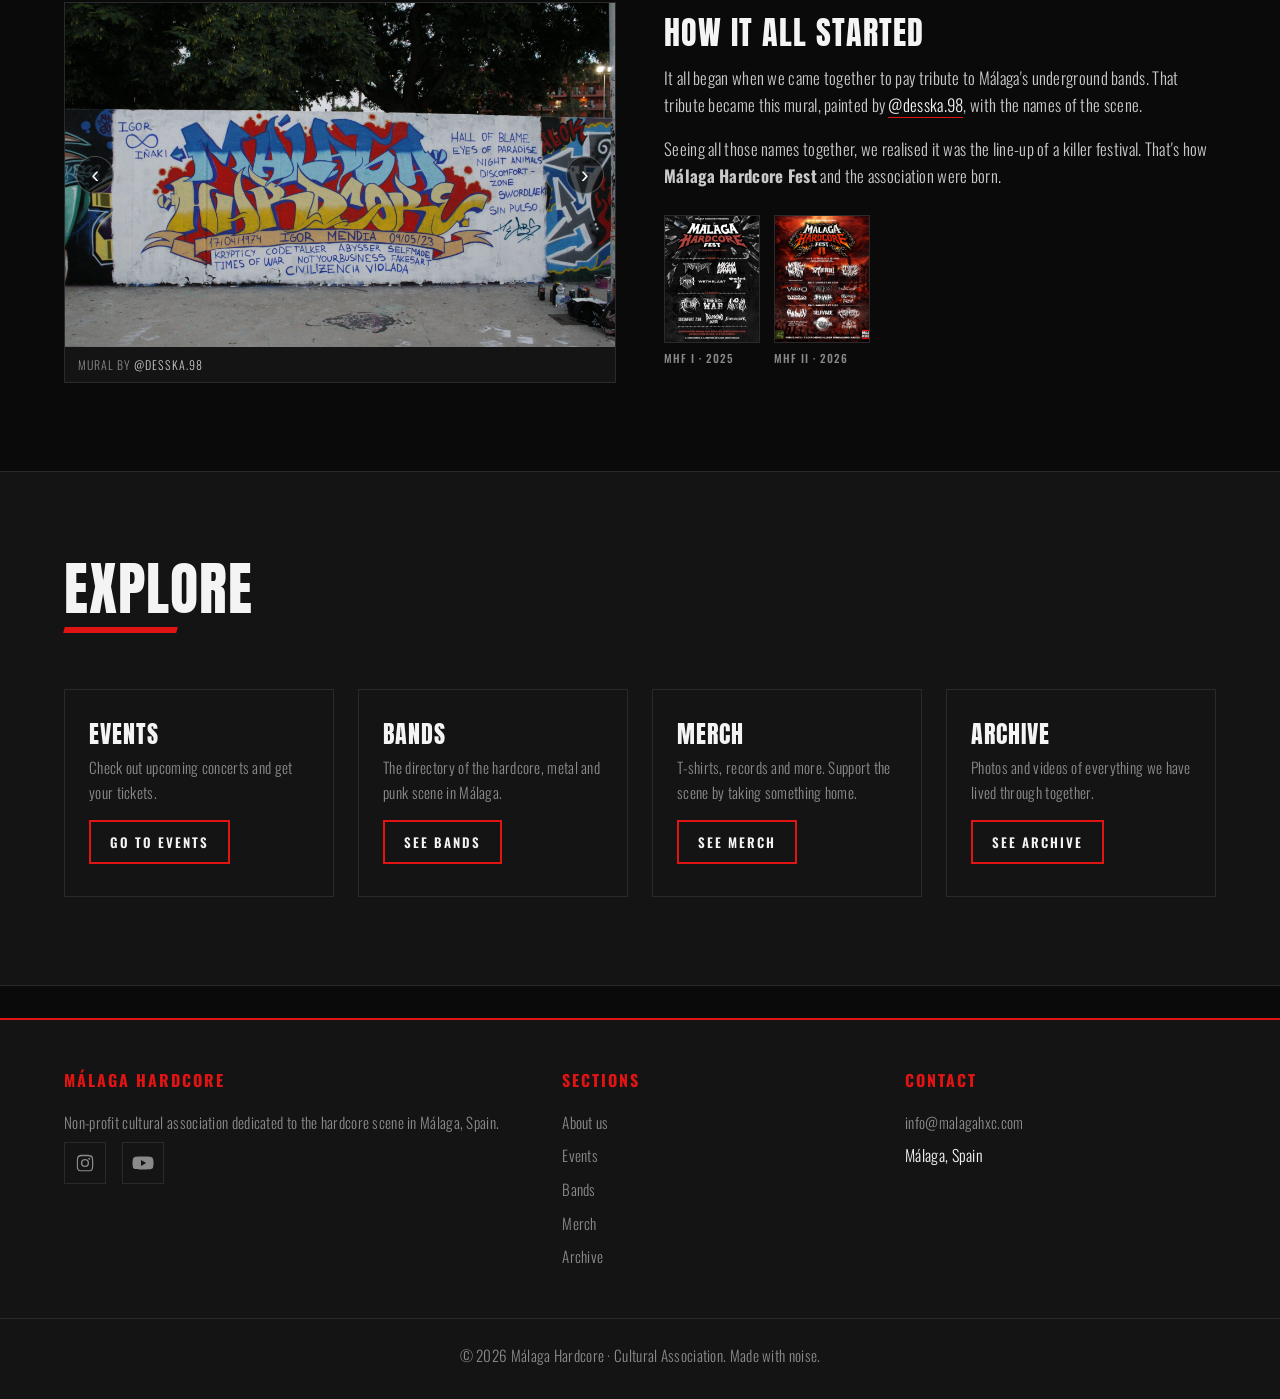
==== commit 5cfde743: "Otra foto del grafiti" ====
--- a/en/index.html
+++ b/en/index.html
@@ -18,7 +18,7 @@
   <meta property="og:image" content="https://www.malagahxc.com/logo.png">
   <meta property="og:locale" content="en_GB">
   <meta name="twitter:card" content="summary">
-  <link rel="stylesheet" href="../style.css?v=20261019">
+  <link rel="stylesheet" href="../style.css?v=20261019b">
   <link rel="icon" type="image/png" href="../logo.png">
   <script type="application/ld+json">
   {
@@ -96,8 +96,13 @@
 
       <!-- ===== CÓMO EMPEZÓ ===== -->
       <div class="origen">
-        <figure class="origen__mural">
-          <img src="../mural.jpg" alt="«Málaga Hardcore» graffiti mural by @desska.98 with the names of underground bands from the scene" loading="lazy">
+        <figure class="origen__mural" id="galeria-mural">
+          <div class="galeria-mini">
+            <img src="../mural.jpg" alt="«Málaga Hardcore» graffiti mural by @desska.98 with the names of underground bands from the scene" loading="lazy" class="activa">
+            <img src="../mural-2.jpg" alt="Another view of the «Málaga Hardcore» mural by @desska.98" loading="lazy">
+            <button class="galeria-mini__btn galeria-mini__btn--prev" data-dir="-1" aria-label="Previous photo">&#8249;</button>
+            <button class="galeria-mini__btn galeria-mini__btn--next" data-dir="1" aria-label="Next photo">&#8250;</button>
+          </div>
           <figcaption>Mural by <a href="https://www.instagram.com/desska.98/" target="_blank" rel="noopener">@desska.98</a></figcaption>
         </figure>
         <div class="origen__texto">
@@ -191,6 +196,15 @@
     });
     // Año automático
     document.getElementById('anio').textContent = new Date().getFullYear();
+
+    // ===== Fotos del mural: botones para pasar de una a otra =====
+    const fotosMural = document.querySelectorAll('#galeria-mural img');
+    let fotoActual = 0;
+    document.querySelectorAll('#galeria-mural .galeria-mini__btn').forEach(b => b.addEventListener('click', () => {
+      fotosMural[fotoActual].classList.remove('activa');
+      fotoActual = (fotoActual + +b.dataset.dir + fotosMural.length) % fotosMural.length;
+      fotosMural[fotoActual].classList.add('activa');
+    }));
 
     // ===== Carrusel de carteles de fondo en la portada =====
     // Próximos primero (en color y con borde rojo), después el histórico (en blanco y negro).
--- a/style.css
+++ b/style.css
@@ -246,7 +246,24 @@
 }
 .origen__mural figcaption a { color: var(--gris-claro); transition: color .2s; }
 .origen__mural figcaption a:hover { color: var(--rojo); }
-.origen__mural img { width: 100%; aspect-ratio: 16/10; object-fit: cover; object-position: center 62%; }
+.galeria-mini { position: relative; aspect-ratio: 16/10; background: var(--negro-3); }
+.galeria-mini img {
+  position: absolute; inset: 0; width: 100%; height: 100%;
+  object-fit: cover; object-position: center 62%;
+  opacity: 0; transition: opacity .4s;
+}
+.galeria-mini img.activa { opacity: 1; }
+.galeria-mini__btn {
+  position: absolute; top: 50%; transform: translateY(-50%); z-index: 1;
+  width: 38px; height: 38px; border-radius: 50%;
+  background: rgba(10,10,10,.6); color: var(--blanco);
+  border: 1px solid rgba(255,255,255,.25);
+  font-size: 1.5rem; line-height: 1; cursor: pointer;
+  transition: background .2s, border-color .2s;
+}
+.galeria-mini__btn:hover { background: var(--rojo); border-color: var(--rojo); }
+.galeria-mini__btn--prev { left: .7rem; }
+.galeria-mini__btn--next { right: .7rem; }
 .origen__texto h3 { font-size: clamp(1.5rem, 3vw, 2rem); margin-bottom: 1rem; }
 .origen__texto p { margin-bottom: 1.1rem; color: var(--gris-claro); font-size: 1.05rem; }
 .origen__texto p a { color: var(--blanco); border-bottom: 1px solid var(--rojo); }
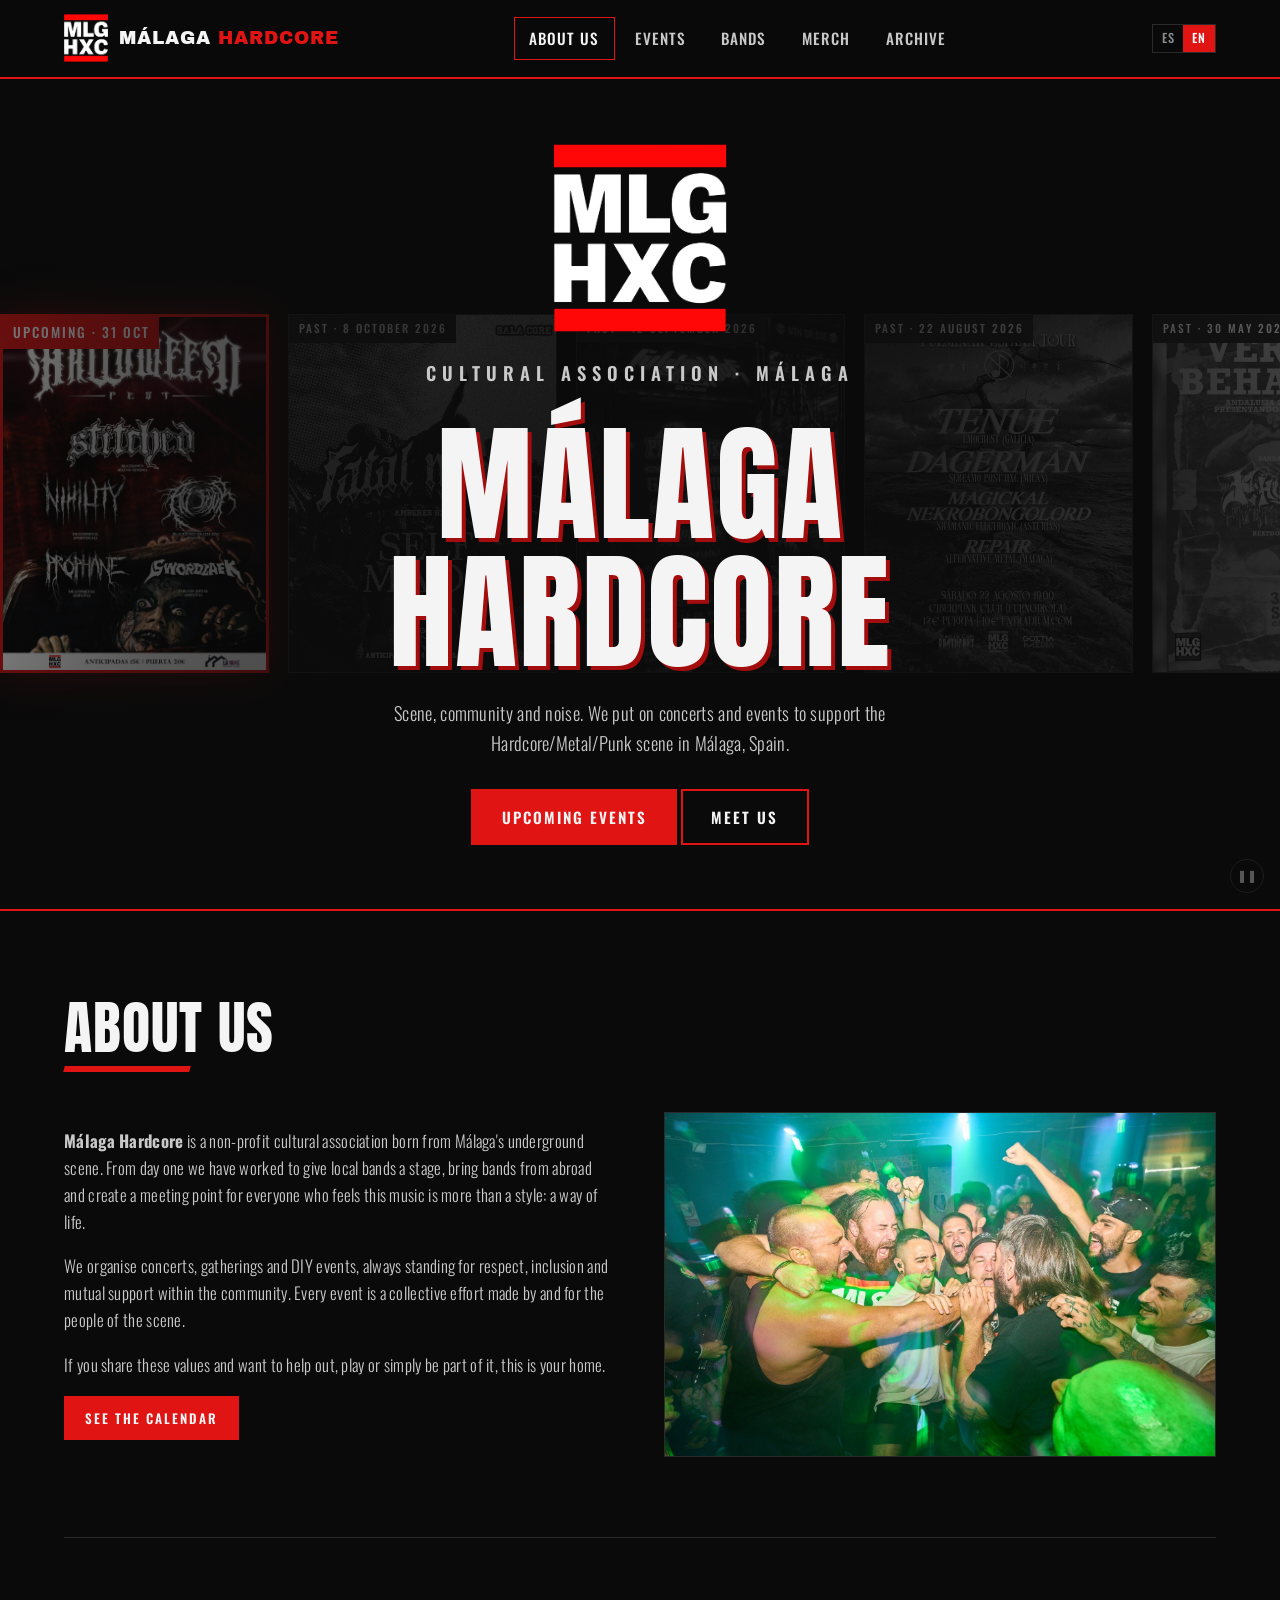
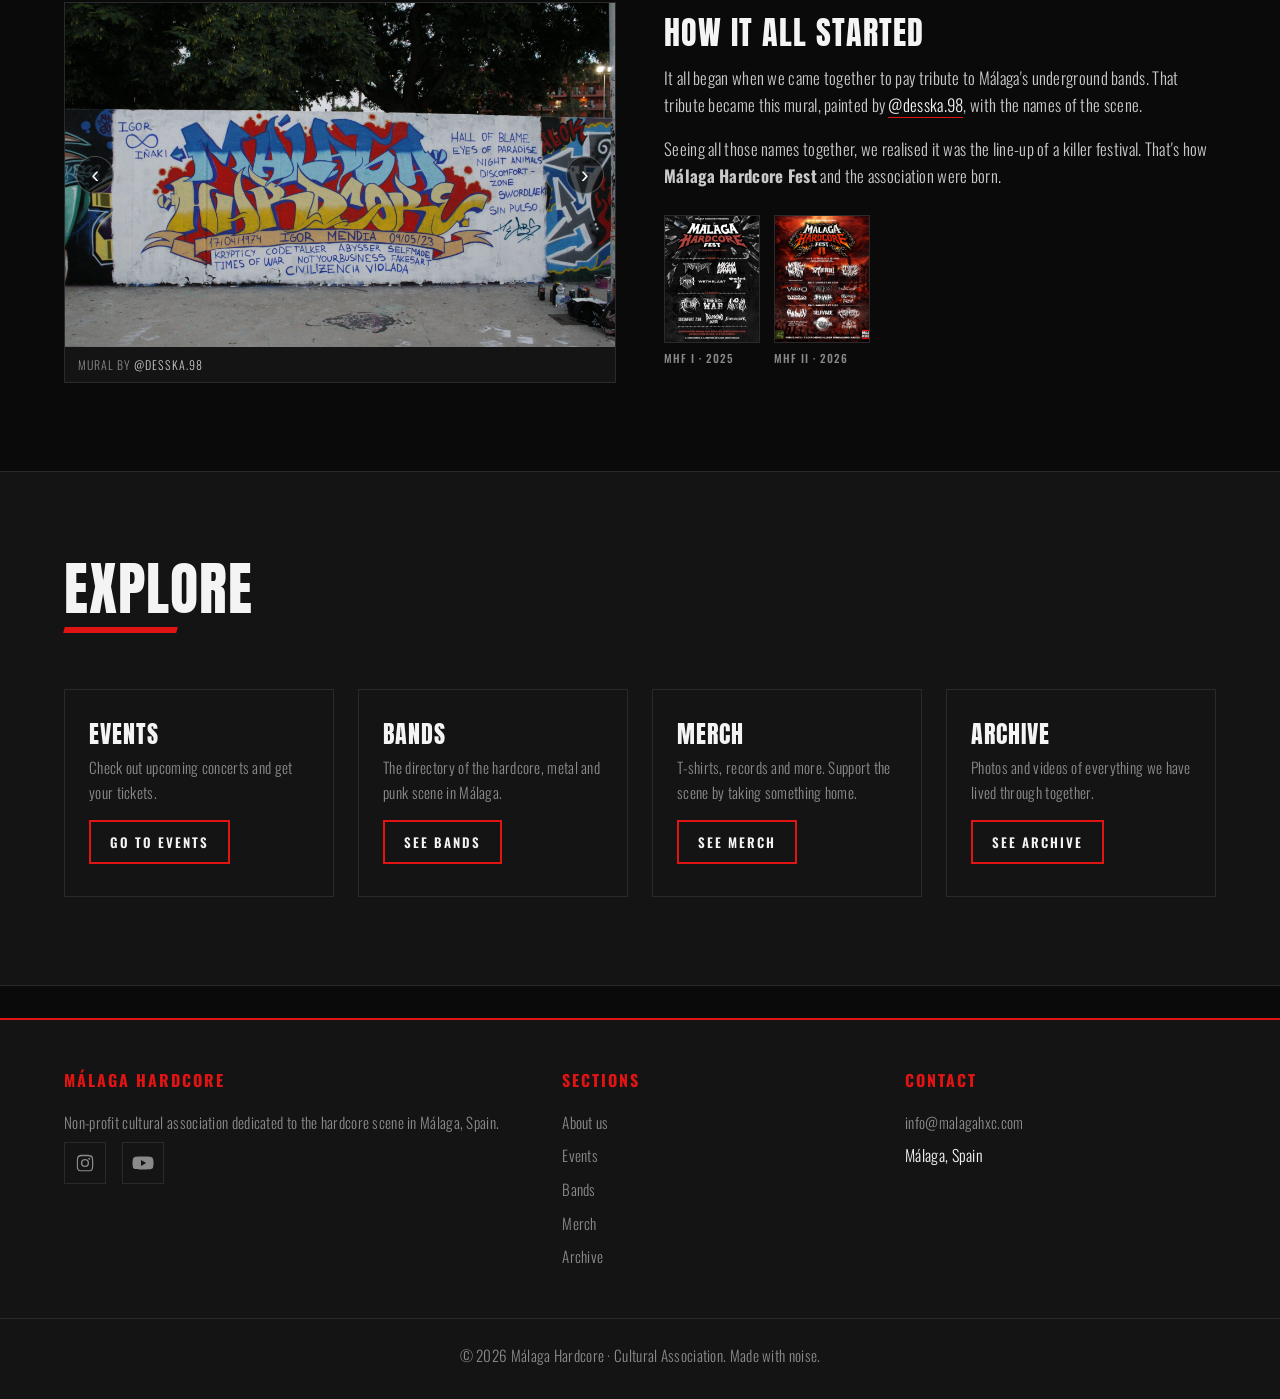
==== commit 837a8bfb: "cambio cartel halloween" ====
--- a/en/index.html
+++ b/en/index.html
@@ -188,7 +188,7 @@
     <p class="copyright">© <span id="anio"></span> Málaga Hardcore · Cultural Association. Made with noise.</p>
   </footer>
 
-  <script src="../eventos-data.js?v=20261019"></script>
+  <script src="../eventos-data.js?v=20261024"></script>
   <script>
     // Menú móvil
     document.querySelector('.nav-toggle').addEventListener('click', function () {
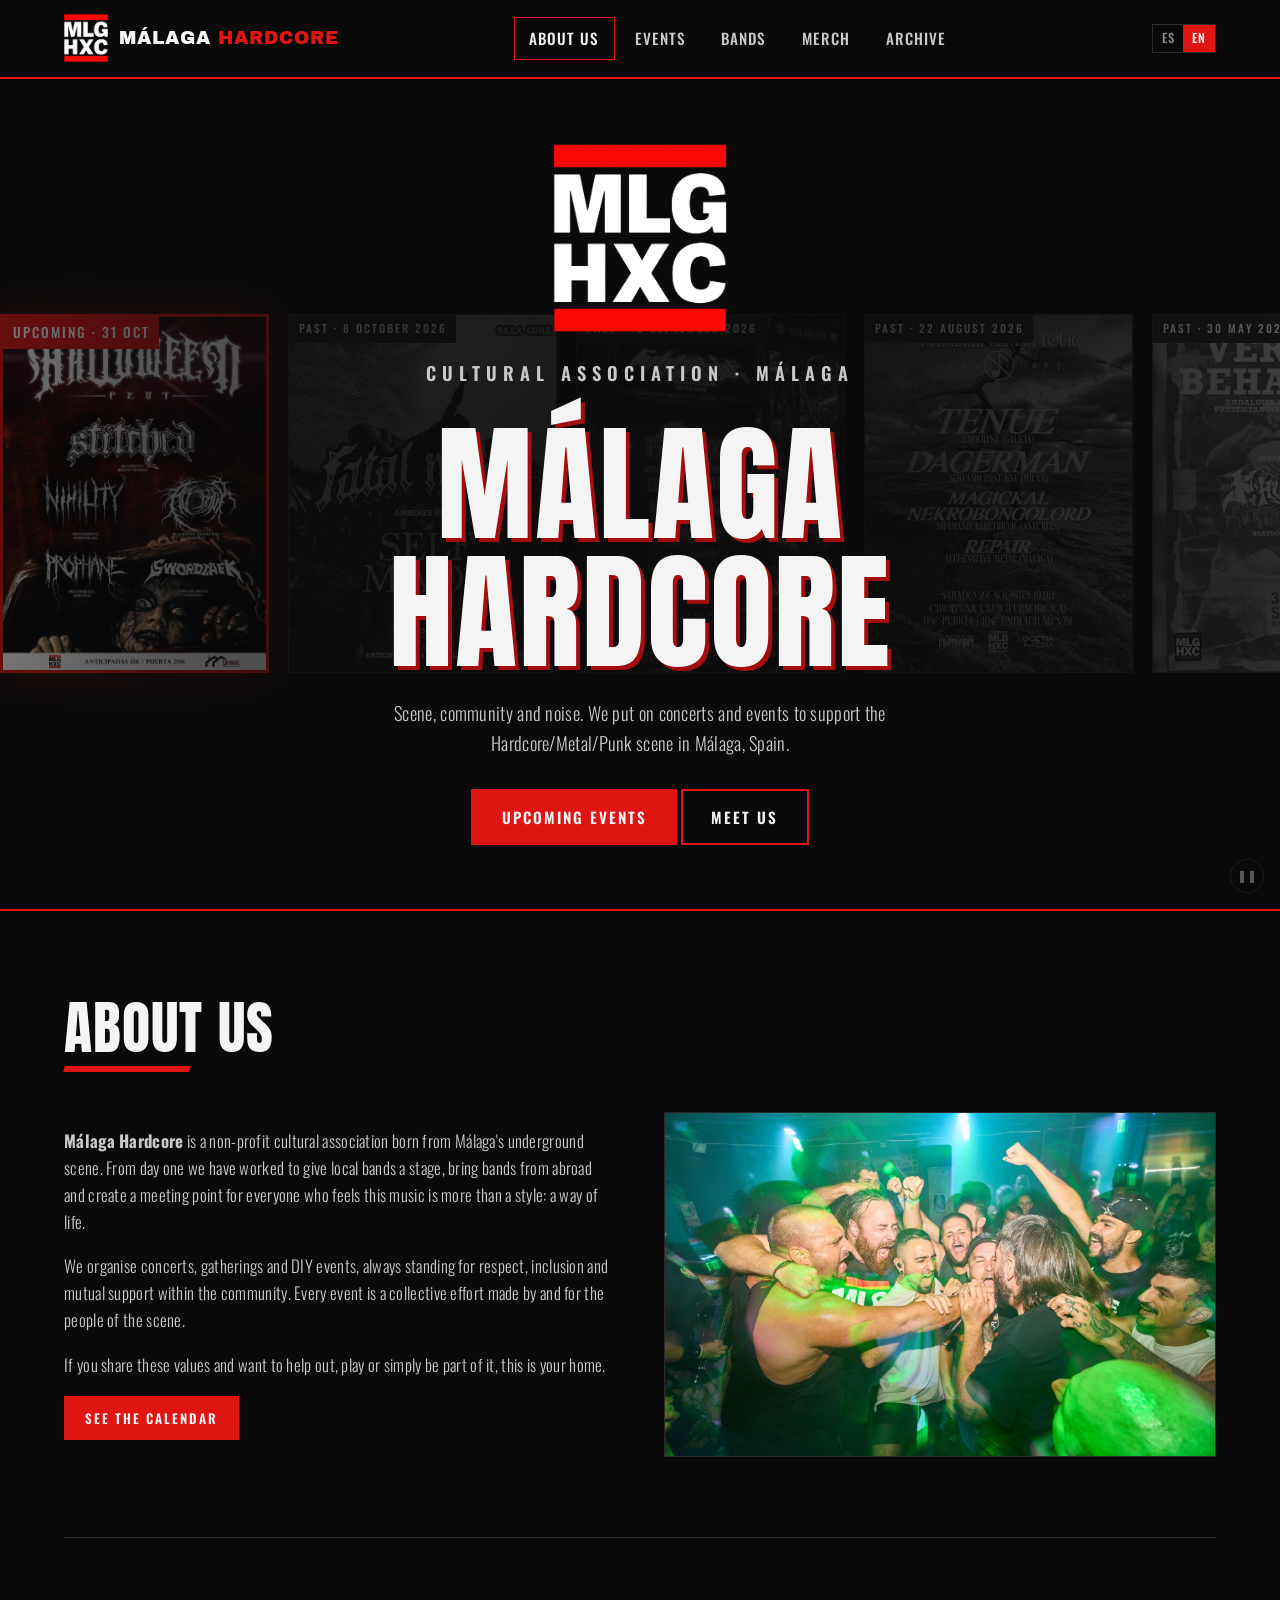
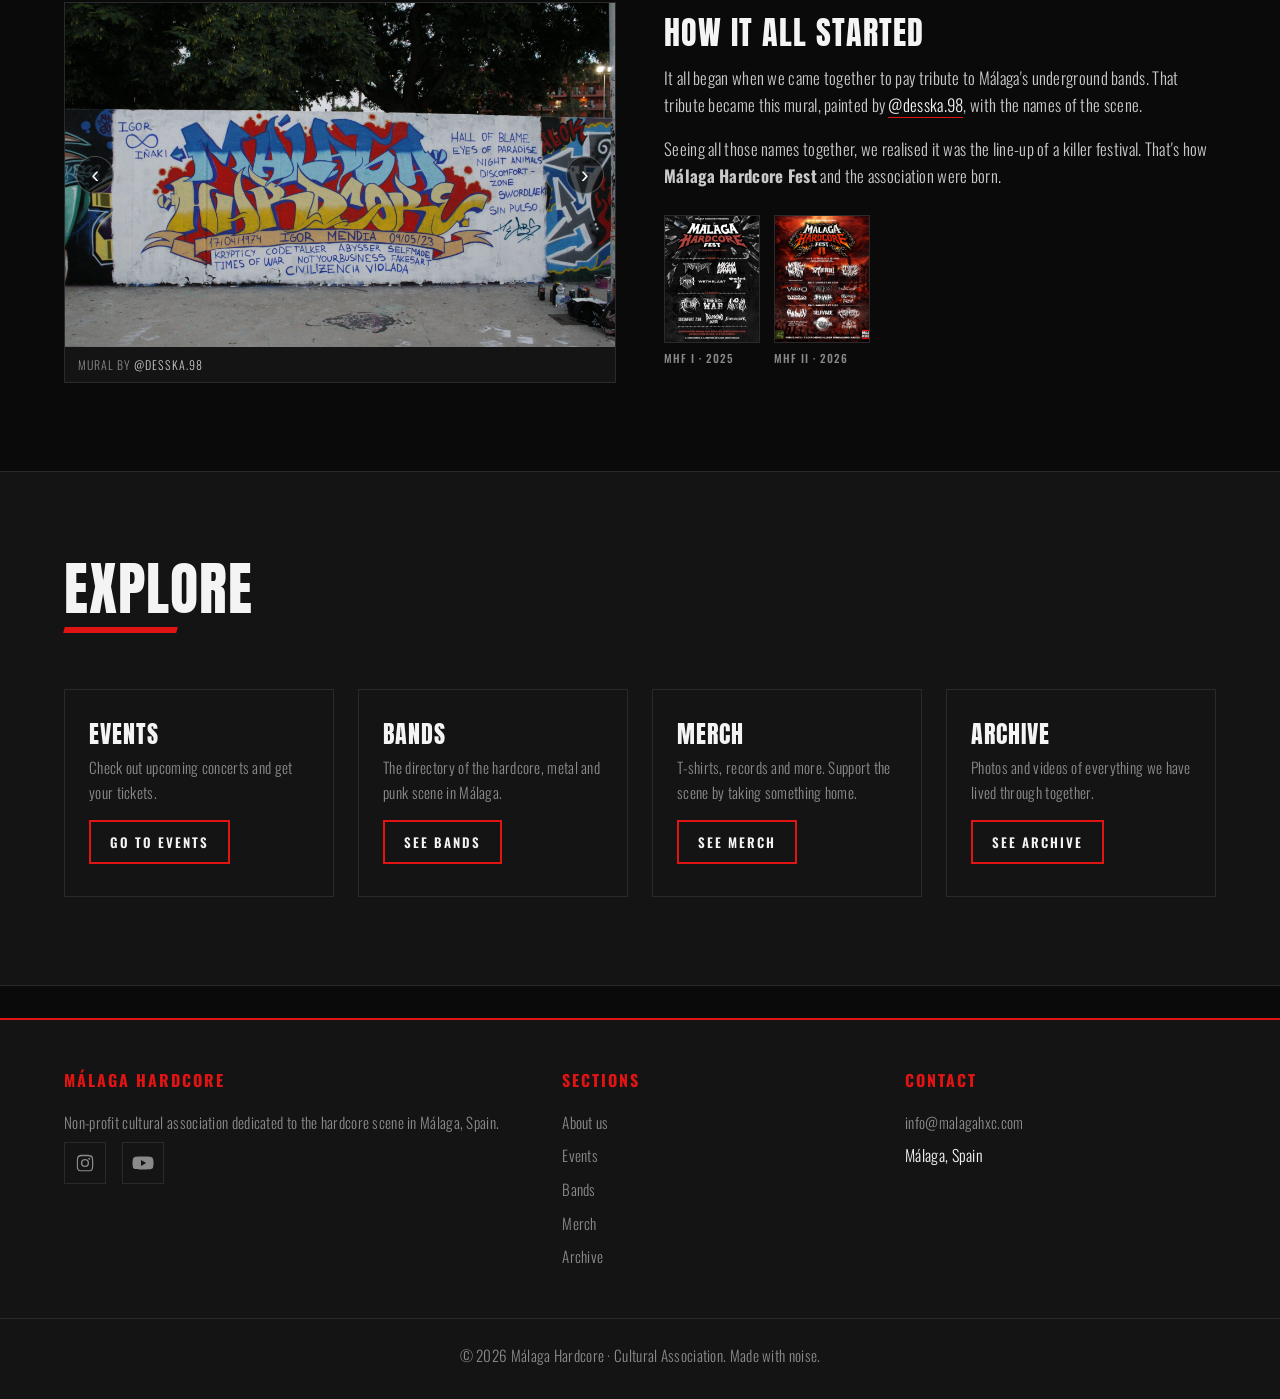
==== commit 84838c47: "arreglitos halloween" ====
--- a/en/index.html
+++ b/en/index.html
@@ -188,7 +188,7 @@
     <p class="copyright">© <span id="anio"></span> Málaga Hardcore · Cultural Association. Made with noise.</p>
   </footer>
 
-  <script src="../eventos-data.js?v=20261024"></script>
+  <script src="../eventos-data.js?v=20261024b"></script>
   <script>
     // Menú móvil
     document.querySelector('.nav-toggle').addEventListener('click', function () {
